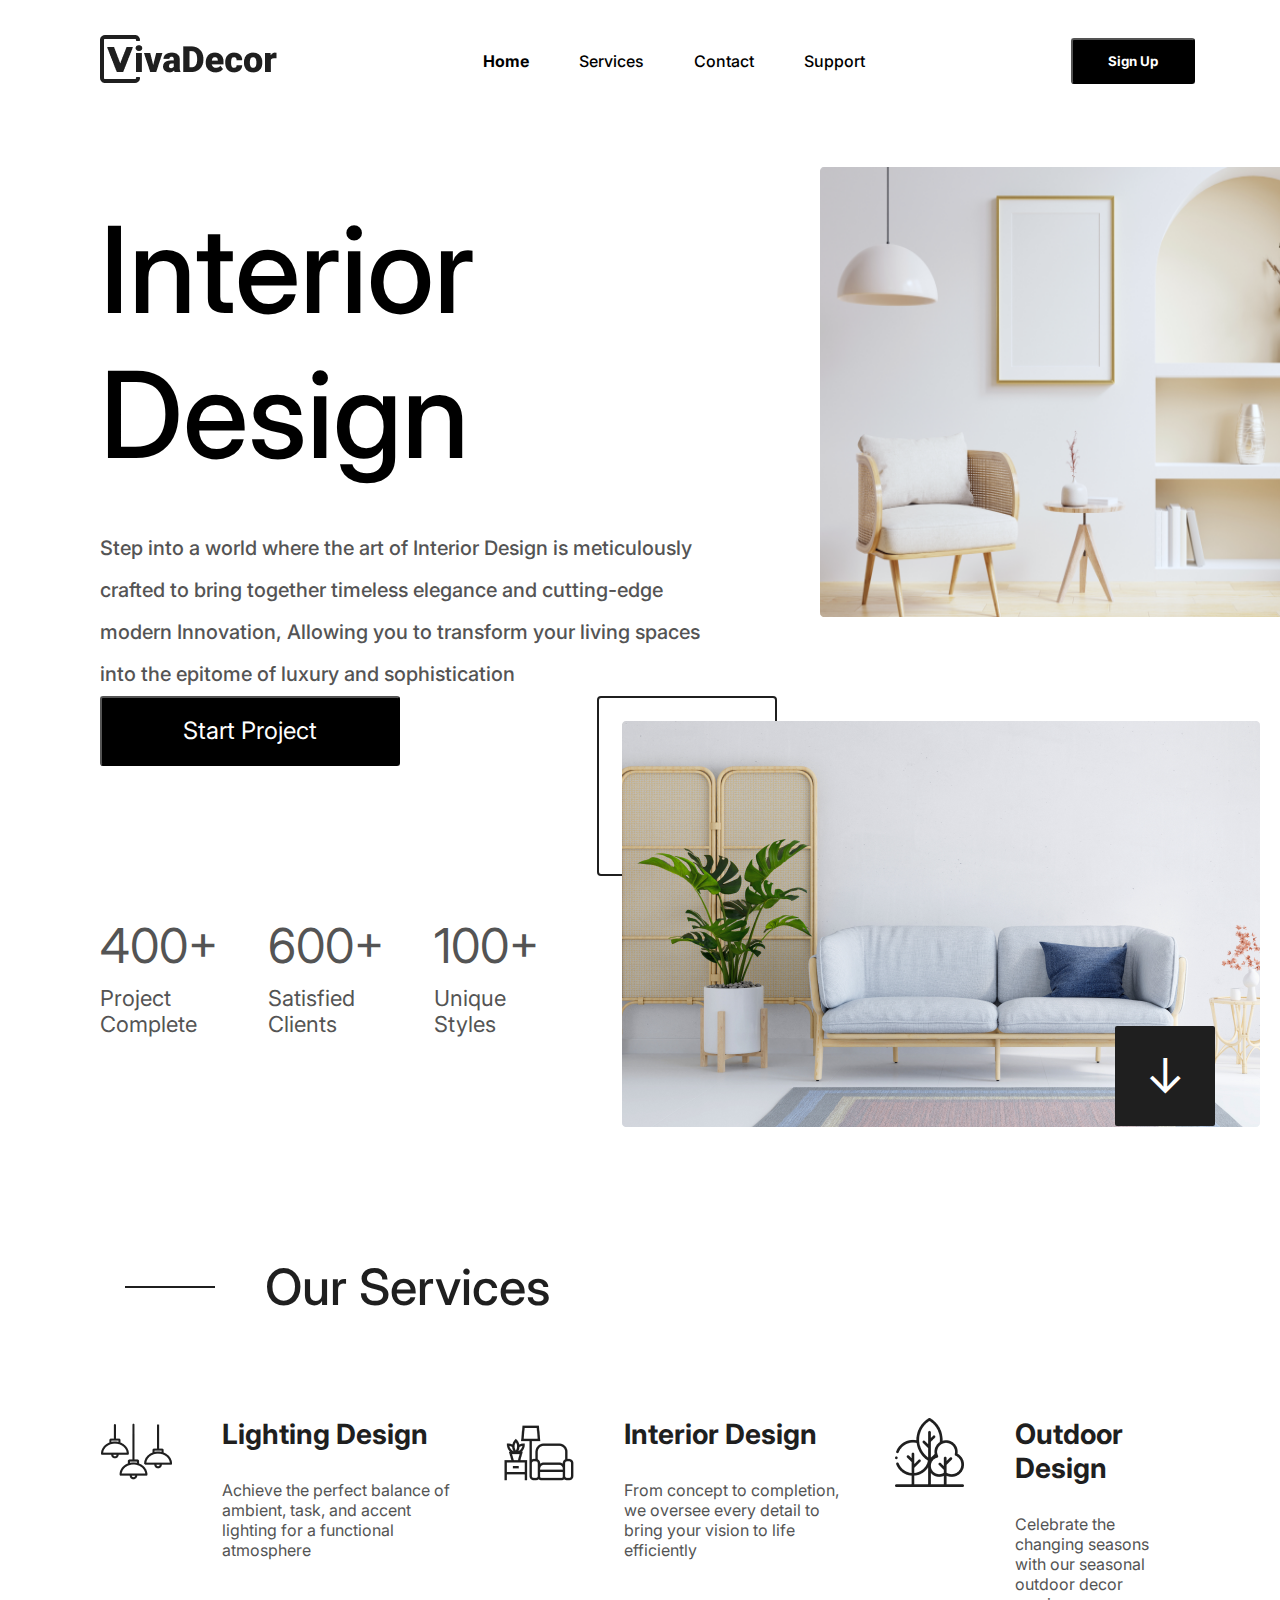
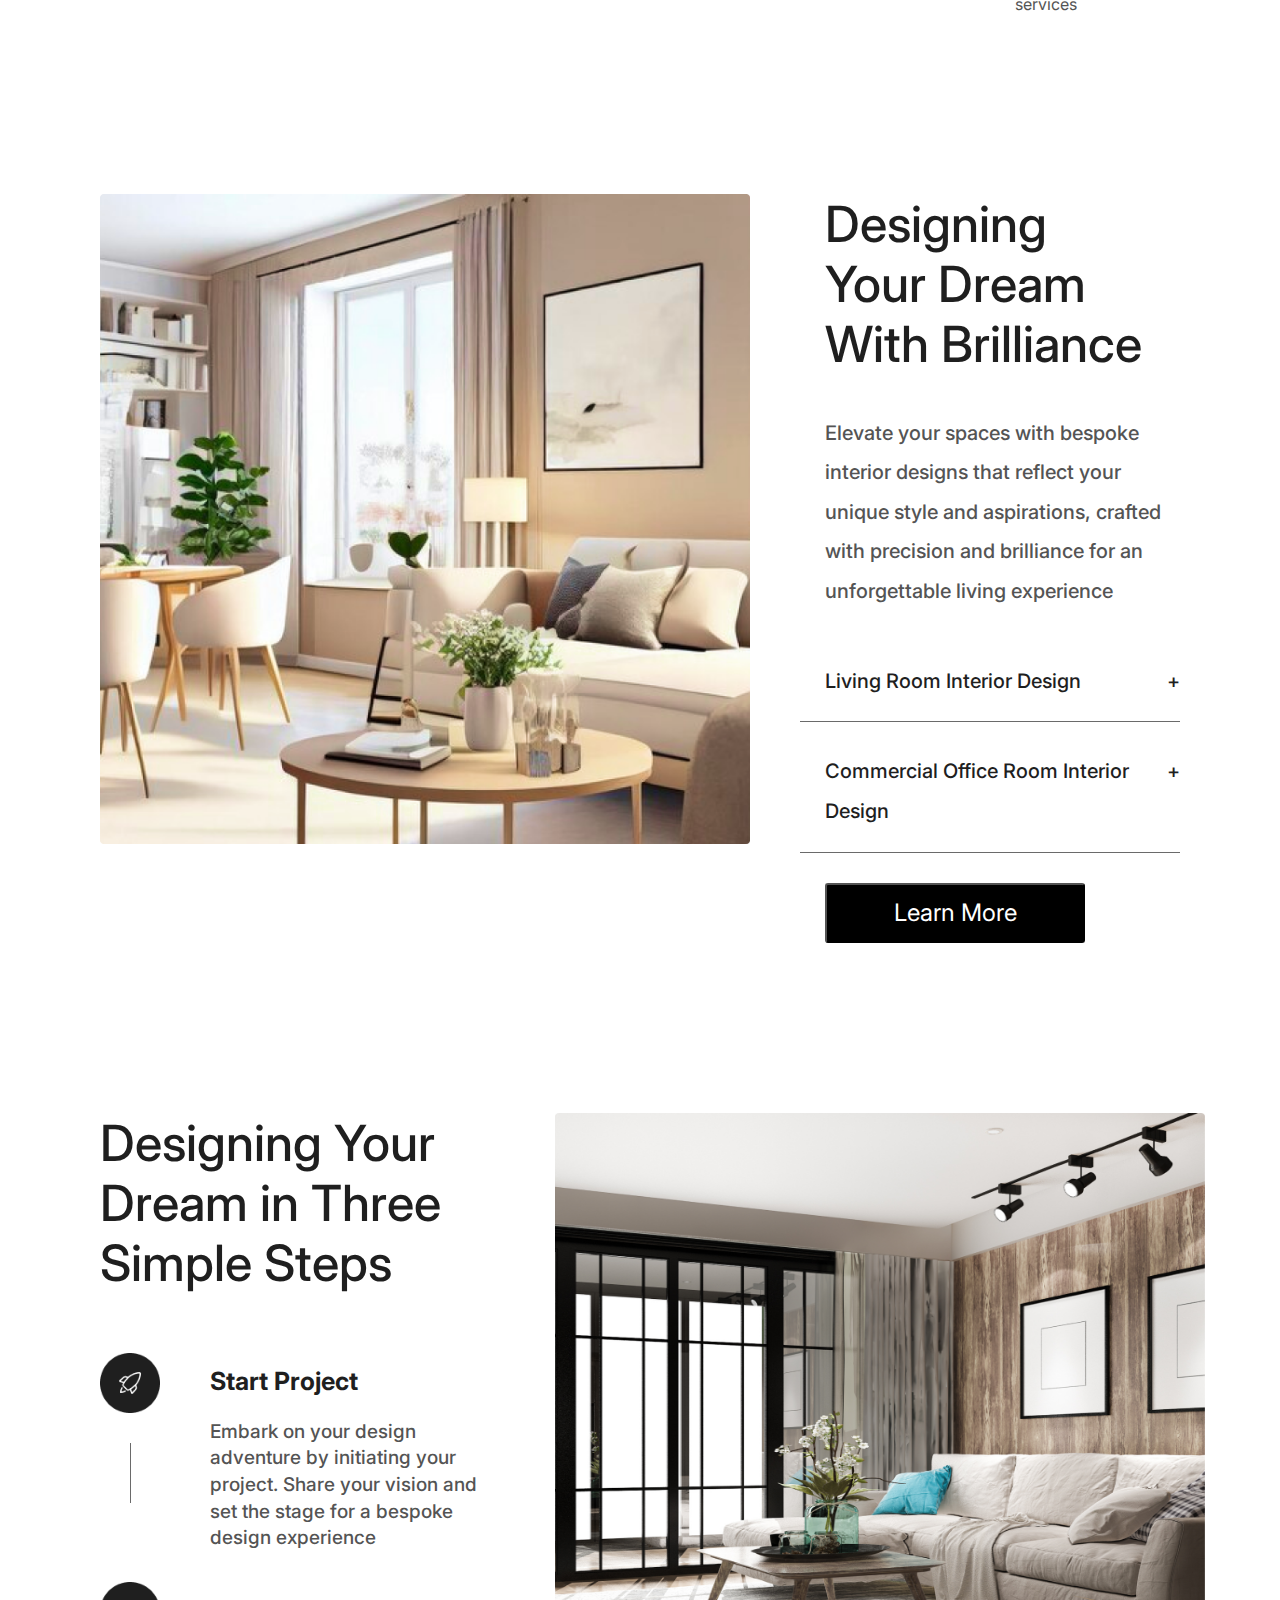
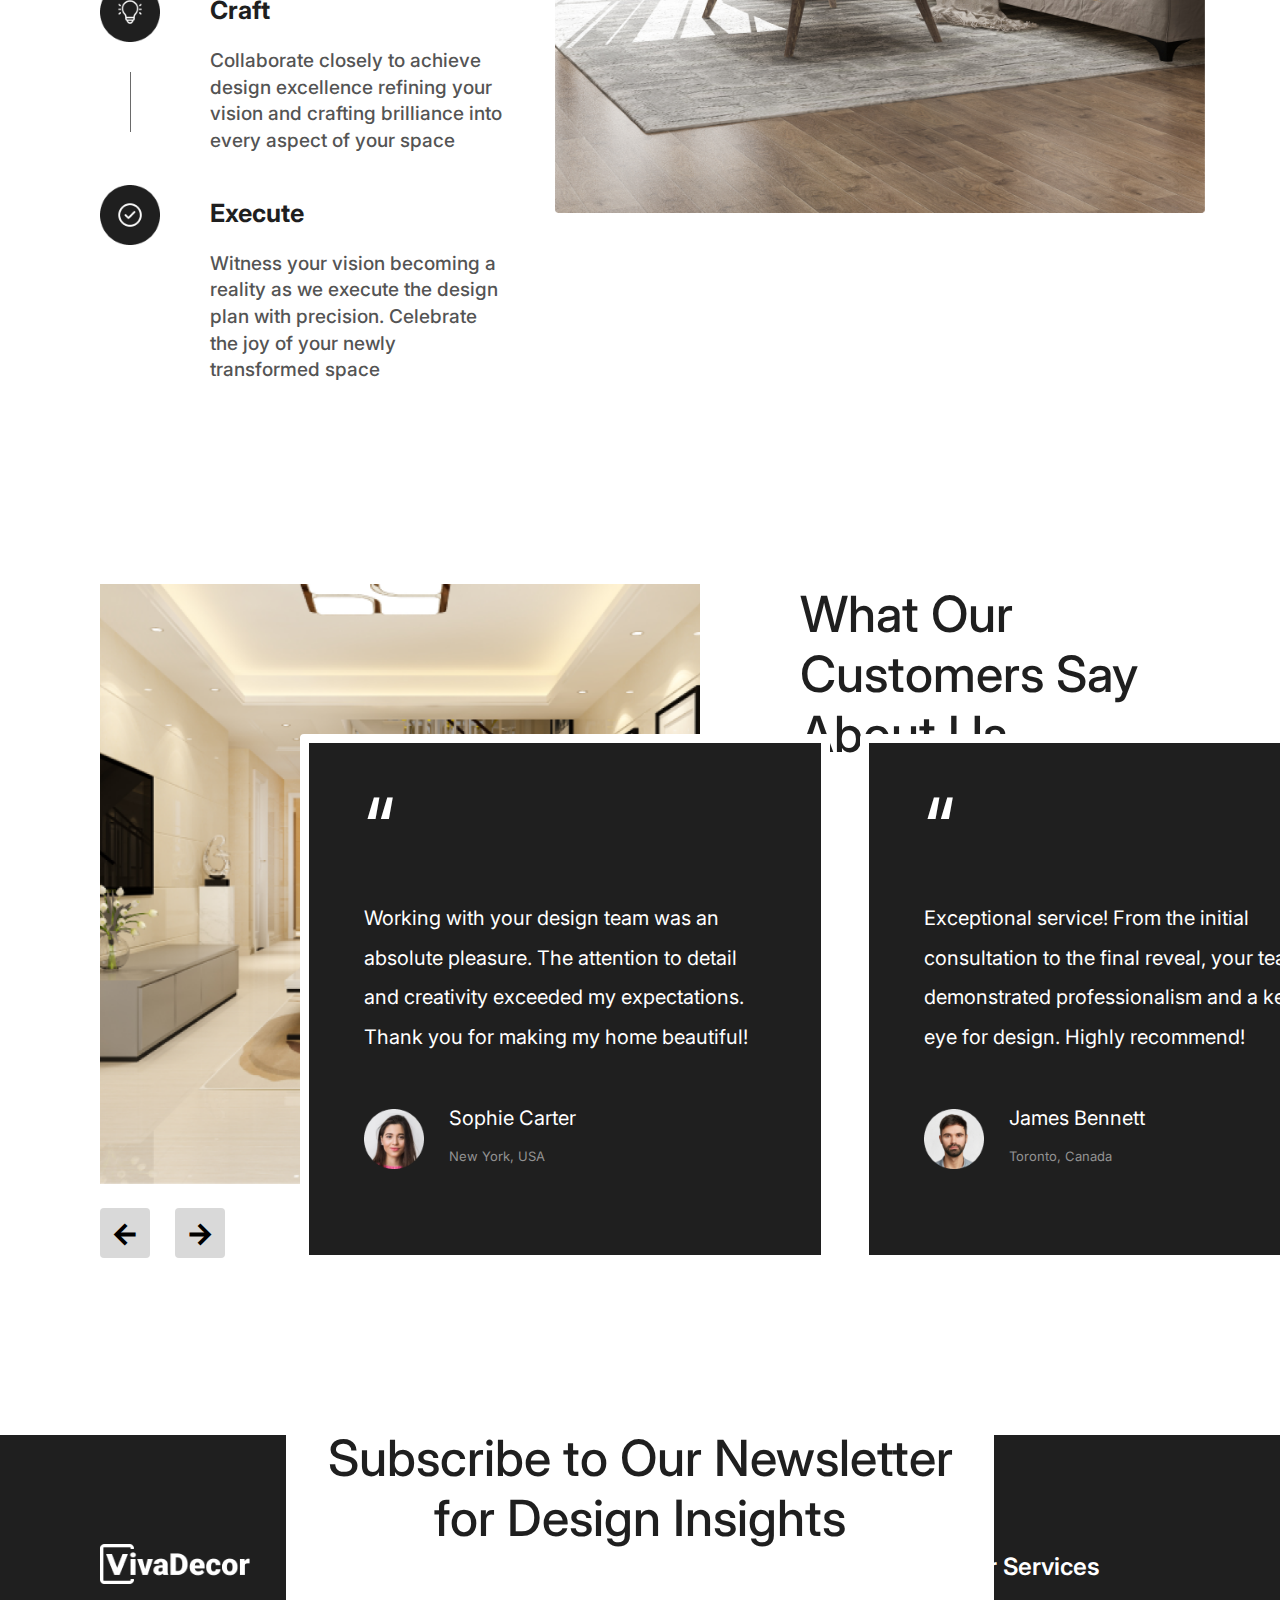
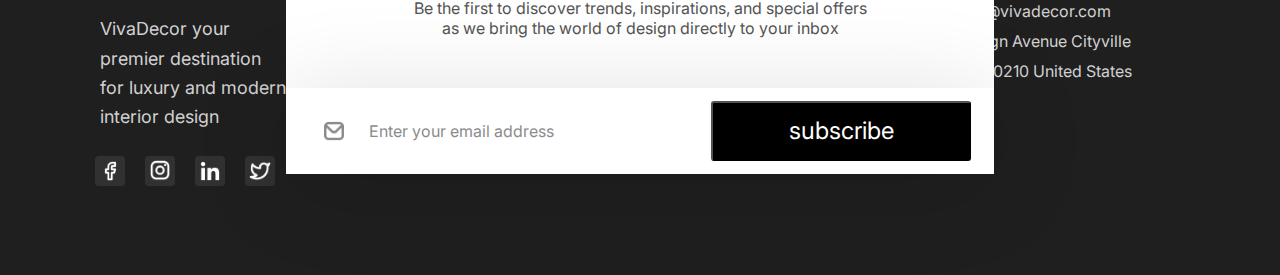
==== index.html @ e03224bb "first commit" ====
<!DOCTYPE html>
<html lang="en">

<head>
    <meta charset="UTF-8">
    <meta name="viewport" content="width=device-width, initial-scale=1.0">
    <title>Document</title>
    <link rel="stylesheet" href="style.css">
</head>

<body>
    <section class="hole">
        <section class="navbar">
            <div class="left">
                <img src="images\Logo.png" alt="vivaDecor logo">
            </div>
            <div class="middle">
                <ul>
                    <li><a href="#Home">Home</a></li>
                    <li><a href="#Services">Services</a></li>
                    <li><a href="contact.html">Contact</a></li>
                    <li><a href="#Support">Support</a></li>
                </ul>
            </div>
            <div class="right">
                <button class="signup-button">
                    Sign Up
                </button>
                <div class="hamburger">
                    <div class="line"></div>
                    <div class="line"></div>
                    <div class="line"></div>
                </div>
            </div>
        </section>
        <section class="hero-section">
            <div class="left" style="margin-right: 10px;">
                <h1>Interior Design</h1>
                <!-- <p style="width: 80%; color: rgb(60, 60, 60);">Step into a world where the art of Interior Design is meticulously crafted to bring together timeless elegance and cutting-edge 
                modern Innovation, Allowing you to transform your living spaces into the epitome of luxury and sophistication</p> -->

                <div
                    style="width: 635px; color: #545454; font-size: 20px; font-weight: 500; line-height: 42.12px; word-wrap: break-word">
                    Step into a world where the art of Interior Design is meticulously crafted to bring together
                    timeless elegance and cutting-edge modern Innovation, Allowing you to transform your living
                    spaces into the epitome of luxury and sophistication</div>

            </div>
            <div class="right" style="margin-right: 0;">
                <img style="display: block; margin-right: 0; max-width:470px; height: 450px;" src="images/Image 1.png"
                    alt="">
            </div>
        </section>
        <section class="project">
            <div class="left">
                <button class="signup-button"
                    style="display: inline-block; width: 300px; height: 70px; font-size: 24px; font-weight: 400;">
                    Start Project
                </button>
                <div class="count">
                    <div class="count1">
                        <span>400+</span>
                        <p>Project Complete</p>
                    </div>
                    <div class="count1">
                        <span>600+</span>
                        <p>Satisfied Clients</p>
                    </div>
                    <div class="count1">
                        <span>100+</span>
                        <p>Unique Styles</p>
                    </div>
                </div>
            </div>
            <div class="right">
                <div class="rectangle"></div>
                <img src="images/Image 2.png" alt="">
                <div class="down-arrow">
                    &darr;
                </div>
            </div>
        </section>
        <section class="services">
            <div class="heading">
                <span class="line"></span>
                <span style="color: #1F1F1F; font-size: 50px; font-weight: 500;">Our Services</span>
            </div>
            <div class="service-box">
                <div class="service">
                    <div class="left">
                        <img src="images/Lighting design icon.png" alt="">
                    </div>
                    <div class="right">
                        <h2>Lighting Design</h2>
                        <p>Achieve the perfect balance of ambient, task, and accent lighting for a functional atmosphere
                        </p>
                    </div>
                </div>
                <div class="service">
                    <div class="left">
                        <img src="images/Interior design icon.png" alt="">
                    </div>
                    <div class="right">
                        <h2>Interior Design</h2>
                        <p>From concept to completion, we oversee every detail to bring your vision to life efficiently
                        </p>
                    </div>
                </div>
                <div class="service">
                    <div class="left">
                        <img src="images/Outdoor design icon.png" alt="">
                    </div>
                    <div class="right">
                        <h2>Outdoor Design</h2>
                        <p>Celebrate the changing seasons with our seasonal outdoor decor services</p>
                    </div>
                </div>
            </div>
        </section>
        <section class="dream">
            <div class="left">
                <img width="650" height="650" src="images/Mask group.png" alt="">
            </div>
            <div class="right">
                <div class="heading">
                    Designing Your Dream With Brilliance
                </div>
                <p>Elevate your spaces with bespoke interior designs that reflect your unique style and aspirations,
                    crafted with precision and brilliance for an unforgettable living experience</p>
                <div class="option">
                    <p>Living Room Interior Design</p>
                    <p>&plus;</p>
                </div>
                <div class="option">
                    <p>Commercial Office Room Interior Design</p>
                    <p>&plus;</p>
                </div>
                <button class="signup-button"
                    style="display: inline-block; width: 260px; height: 60px; font-size: 24px; font-weight: 400;">
                    Learn More
                </button>
            </div>
        </section>
        <section class="design">
            <div class="left">
                <div class="heading">
                    Designing Your Dream in Three Simple Steps
                </div>
                <div class="steps">
                    <div class="step">
                        <div class="left">
                            <img src="images/Group 25.png" alt="">
                            <div class="line"></div>
                        </div>
                        <div class="right">
                            <h5>Start Project</h5>
                            <p>Embark on your design adventure by initiating your project. Share your vision and set the
                                stage for a bespoke design experience</p>
                        </div>
                    </div>
                    <div class="step">
                        <div class="left">
                            <img src="images/Group 26.png" alt="">
                            <div class="line"></div>
                        </div>
                        <div class="right">
                            <h5>Craft</h5>
                            <p>Collaborate closely to achieve design excellence refining your vision and crafting
                                brilliance into every aspect of your space</p>
                        </div>
                    </div>
                    <div class="step">
                        <div class="left">
                            <img src="images/Group 27.png" alt="">
                        </div>
                        <div class="right">
                            <h5>Execute</h5>
                            <p>Witness your vision becoming a reality as we execute the design plan with precision.
                                Celebrate the joy of your newly transformed space</p>
                        </div>
                    </div>
                </div>
            </div>
            <div class="right">
                <img src="images/Mask group (1).png" width="650" height="700" alt="">
            </div>
        </section>
        <section class="feedback">
            <div class="left">
                <img id="back" src="images/Image.png" width="600" height="600" alt="">
                <div class="arrows">
                    <div class="ar">
                        &larr;
                    </div>
                    <div class="ar">
                        &rarr;
                    </div>
                </div>
            </div>
            <div class="right" id="r">
                <div class="heading">What Our Customers Say About Us</div>
                <div class="feedback-box1">
                    <p class="quote">“</p>
                    <p>Working with your design team was an absolute pleasure. The attention to detail and creativity
                        exceeded my expectations. Thank you for making my home beautiful!</p>
                    <div class="profile">
                        <div class="left">
                            <img width="60" height="60" src="images/Mask group (2).png" style="margin-right: 0;" alt="">
                        </div>
                        <div class="right">
                            <div class="name" style="color: white; font-size: 20px; margin-bottom: 7px;">Sophie Carter
                            </div>
                            <p style="color: #929292; font-size: 13px;">New York, USA</p>
                        </div>
                    </div>
                </div>
                <div class="feedback-box2">
                    <p class="quote">“</p>
                    <p>Exceptional service! From the initial consultation to the final reveal, your team demonstrated
                        professionalism and a keen eye for design. Highly recommend!</p>
                    <div class="profile">
                        <div class="left">
                            <img width="60" height="60" src="images/Mask group (3).png" style="margin-right: 0;" alt="">
                        </div>
                        <div class="right">
                            <div class="name" style="color: white; font-size: 20px; margin-bottom: 7px;">James Bennett
                            </div>
                            <p style="color: #929292; font-size: 13px;">Toronto, Canada</p>
                        </div>
                    </div>
                </div>
                <div style="display: none;" class="image-gallery">
                    <div class="feedback-box11">
                        <p class="quote">“</p>
                        <p>Working with your design team was an absolute pleasure. The attention to detail and creativity
                            exceeded my expectations. Thank you for making my home beautiful!</p>
                        <div class="profile">
                            <div class="left">
                                <img width="60" height="60" src="images/Mask group (2).png" style="margin-right: 0;" alt="">
                            </div>
                            <div class="right">
                                <div class="name" style="color: white; font-size: 20px; margin-bottom: 7px;">Sophie Carter
                                </div>
                                <p style="color: #929292; font-size: 13px;">New York, USA</p>
                            </div>
                        </div>
                    </div>
                    <div class="feedback-box22">
                        <p class="quote">“</p>
                        <p>Exceptional service! From the initial consultation to the final reveal, your team demonstrated
                            professionalism and a keen eye for design. Highly recommend!</p>
                        <div class="profile">
                            <div class="left">
                                <img width="60" height="60" src="images/Mask group (3).png" style="margin-right: 0;" alt="">
                            </div>
                            <div class="right">
                                <div class="name" style="color: white; font-size: 20px; margin-bottom: 7px;">James Bennett
                                </div>
                                <p style="color: #929292; font-size: 13px;">Toronto, Canada</p>
                            </div>
                        </div>
                    </div>
                </div>
            </div>
        </section>
        <section class="subscribe">
            <div class="heading">
                Subscribe to Our Newsletter for Design Insights
            </div>
            <p>Be the first to discover trends, inspirations, and special offers as we bring the world of design
                directly to your inbox</p>
            <div class="input-box">
                <div class="left">
                    <img width="20" height="20" src="images/fi-br-envelope.png" alt="">
                    <p>Enter your email address</p>
                </div>
                <div class="right">
                    <button class="signup-button"
                        style="display: inline-block; width: 260px; height: 60px; font-size: 24px; font-weight: 400;">
                        subscribe
                    </button>
                </div>
            </div>
        </section>
    </section>
    <footer>
        <div class="left">
            <img src="images/Logo 2.png" width="150" height="40" style="margin-bottom: 30px;" alt="">
            <p style="color: #D1D1D1; font-size: 18px;font-weight: 400; line-height: 29.15px; margin-bottom: 25px;">VivaDecor your premier destination for luxury and modern interior design</p>
            <div class="icons">
                <img width="30" height="30" src="images/icons/Facebook.png" alt="">
                <img width="30" height="30" src="images/icons/Instagram.png" alt="">
                <img width="30" height="30" src="images/icons/Linkdin.png" alt="">
                <img width="30" height="30" src="images/icons/X.png" alt="">
            </div>
        </div>
        <div class="right">
            <div class="serv">
                <div class="head">Our Services</div>
                <p>Interior Design</p>
                <p>Outdoor Design</p>
                <p>Lightening Design</p>
                <p>Office Design</p>
            </div>
            <div class="serv">
                <div class="head">Our Services</div>
                <p>Reviews</p>
                <p>Creers</p>
                <p>pricing</p>
                <p>Press Enquiries</p>
            </div>
            <div class="serv">
                <div class="head">Our Services</div>
                <p>info@vivadecor.com</p>
                <p>Design Avenue Cityville</p>
                    <p>CA 90210 United States</p>
            </div>
        </div>
    </footer>
</body>
</html>
---- style.css ----
@import url('https://fonts.googleapis.com/css2?family=Inter:ital,opsz,wght@0,14..32,100..900;1,14..32,100..900&display=swap');
*,body{
    margin: 0 25px;
    padding: 0;
    box-sizing: border-box;
    font-family: "Inter", serif;
    font-optical-sizing: auto;
}
html{
    margin: 0 !important;
}
.navbar{
    width: 100%;
    display: flex;
    justify-content: space-between;
    padding: 20px 0;
    margin:15px 0;
    align-items: center;
}
ul{
    display: flex;
}
li{
    list-style: none;
    margin: 0;
}
li:first-child a{
    font-weight: bolder;
}
a{
    text-decoration: none;
    color: black;
    font-weight:500;
}
.signup-button{
    background-color: black;
    color: white;
    border-radius: 3px;
    padding: 13px 35px;
    font-weight: bold;
    margin-right: 10px;
}
.hero-section{
    width: 100%;
    margin-top: 60px;
    display: flex;
    margin-left: 0;
}
.hero-section .left{
    margin-top: 30px;
    text-align: left;
}
.hero-section .left h1{
    font-size: 120px;
    font-weight: 500;
    margin-bottom: 40px;
}
.project{
    width: 100%;
    margin: 0;
    display: flex;
}
.project .left{
    width: 40%;
}
.count{
    display: flex;
    margin-top: 150px;
    margin-left: 0;
}
.count1{
    display: flex;
    flex-direction: column;
    justify-content: left;
    margin: 0;
}
.count span{
    color: #545454;
    font-size: 3rem;
    margin-bottom: 10px;
}
.count p{
    font-size: 22px;
    font-weight: 400;
    color: #545454;
}
.project .right{
    position: relative;
    width: 50%;
    margin-left: 0;
}
.rectangle{
    width: 180px; 
    height: 180px;
    border-radius: 4px; 
    border: 2px #1F1F1F solid;
    position: absolute;
    left: 0;
    top: 0;
}
.project .right img{
    position: absolute;
    top: 25px;
    left: 25px;
}
.project .right .down-arrow{
    position: absolute;
    right: -78px;
    bottom: -89px;
    border-radius: 2px; 
    background: #1F1F1F;
    width: 100px;
    height: 100px;
    color: #ffff;
    display: flex;
    justify-content: center;
    align-items: center;
    font-size: 3rem;
}
.services{
    margin-top: 220px;
}
.services .heading{
    display: flex;
    align-items: center;
}
.services .line{
    background-color:#1F1F1F;
    width: 90px;
    height: 2px;
    display: inline-block;
}
.service-box{
    width: 100%;
    margin: 100px 0;
    display: flex;
    justify-content: space-between;
}
.service{
    display: flex;
    justify-content: left;
    margin: 0;
}
.service .left{
    margin: 0;
}
.service .right{
    display: flex;
    flex-direction: column;
    text-align: left;
    margin: 0;
}
.service .right h2{
    color: #1f1f1f;
    font-size: 28px;
    margin-bottom: 29px;
}
.service .right p{
    color: #545454;
}
.dream{
    margin-top: 180px;
    display: flex;
    justify-content: space-between;
}
.dream .left{
    margin: 0;
}
.dream .right{
    display: flex;
    flex-direction: column;
    align-items: left;
    justify-content: space-between;
}
.dream .right .heading{
    font-size: 50px;
    font-weight: 500;
    color: #1F1F1F;
    margin-bottom: 40px;
}
.dream .right p{
    color: #545454; 
    font-size: 20px; 
    font-weight: 500; 
    line-height: 39.65px;
    margin-bottom: 50px;
    margin-right: 0;
}
.dream .right .option{
    display: flex;
    justify-content: space-between;
    font-size: 24px;
    font-weight: 600;
    margin: 0;
    padding-bottom: 20px;
    margin-bottom: 30px;
    border-bottom: 1px solid #6a6a6a;
}
.dream .right .option p{
    color: #1F1F1F;
    margin-bottom: 0;
}
.design{
    width: 100%;
    margin-top: 170px;
    display: flex;
}
.design .left{
    display: flex;
    flex-direction: column;
    margin: 0;
    margin-right: 0;
}
.design .right{
    margin-left: 0;
}
.design .left .heading{
    font-size: 50px;
    font-weight: 500;
    color: #1F1F1F;
    margin-bottom: 20px;
}
.design .left .steps{
    display: flex;
    flex-direction: column;
    justify-content: space-between;
    margin: 0;
    margin-top: 40px;
}
.steps .step{
    display: flex;
    justify-content: space-between;
    margin: 0;
    margin-bottom: 30px;
}
.steps .step .left{
    display: flex;
    flex-direction: column;
    align-items: center;
}
.steps .step .left .line{
    width: 1px;
    height: 60px;
    background-color: #6a6a6a;
}
.steps .step .left img{
   width: 60px;
   height: 60px;
   margin-bottom: 30px;
}
.steps .step .right{
    display: flex;
    flex-direction: column;
    margin-top: 13px;
}
.steps .step .right h5{
    color: #1F1F1F;
    font-size: 25px;
    font-weight: 700;
    margin-bottom: 23px;
}
.steps .step .right p{
    color: #545454; 
    font-size: 19px; 
    font-weight: 500; 
    line-height: 26.65px;
    margin-right: 0;
}
.feedback{
    margin: 0;
    margin-top: 170px;
    display: flex;
    width: 100%;
}
.arrows{
    display: flex;
    margin-left: 20;
    margin-top: 20px;
}
.arrows .ar{
    width: 50px;
    height: 50px;
    border-radius: 4px;
    background-color: #d9d9d9;
    color: black;
    display: flex;
    justify-content: center;
    align-items: center;
    margin-left: 0;
    font-size: 30px;
    font-weight: 800;
}
.feedback .right .heading{
    font-size: 50px;
    font-weight: 500;
    color: #1F1F1F;
    margin-bottom: 20px;
}
.feedback .right{
    position: relative;
}
.feedback-box1{
    position: absolute;
    background-color: #1F1F1F;
    border-radius: 4px;
    display: flex;
    flex-direction: column;
    color: #ffff;
    padding: 30px;
    padding-top: 50px;
    border: 9px solid white;
    width: 530px;
    height: 530px;
    justify-content: space-evenly;
    top: 150px;
    left: -500px;
}
.feedback-box2{
    position: absolute;
    background-color: #1F1F1F;
    border-radius: 4px;
    display: flex;
    flex-direction: column;
    color: #ffff;
    padding: 30px;
    padding-top: 50px;
    border: 9px solid white;
    width: 530px;
    height: 530px;
    justify-content: space-evenly;
    top: 150px;
    left:60px;
}
.feedback-box1 p, .feedback-box2 p{
    font-weight: 400; 
    line-height: 39.65px;
    font-size: 20px;
}
.feedback-box1 .quote,.feedback-box2 .quote{
    margin-top: -30px;
    font-weight: 400;
    /* margin-bottom: -40px; */
    font-size: 90px !important;
}
.feedback-box1 .profile, .feedback-box2 .profile{
    display: flex;
    margin-left: 0;
    align-items: center;
}
.profile .left{
    margin: 0;
}
.profile .right{
    margin: 0;
}
.subscribe{
    display: flex;
    flex-direction: column;
    width: 60%;
    margin: auto;
    align-items: center;
    margin-top: 170px;
    text-align: center;
    background-color: white;
}
.subscribe .heading{
    font-size: 50px;
    color: #1F1F1F;
    font-weight: 500;
}
.subscribe p{
    font-size: 16px;
    color: #545454;
    font-weight: 400;
    padding: 50px 100px;
}
.subscribe .input-box{
    display: flex;
    justify-content: space-between;
    width: 100%;
    align-items: center;
    background-color: white;
    box-shadow: 0px 10px 100px rgba(0, 0, 0, 0.14);
    padding: 13px;
}
.subscribe .input-box .left{
    display: flex;
    margin: 0;
}
.subscribe .input-box .right{
    margin: 0;
}
.subscribe .input-box .left p{
    color: #8C8C8C;
    padding: 0;
    margin: 0;
}
footer{
    background-color: #1F1F1F;
    color: white;
    display: flex;
    padding: 89px 50px;
    position: absolute;
    left: 0;
    z-index: -1;
    margin: 0;
    bottom: -4175px;
}
footer p{
    color: #D1D1D1;
}
footer .left{
    display: flex;
    flex-direction: column;
    width: 20%;
    margin-top: 20px;
}
footer .left .icons{
    display: flex;
    margin: 0 10px;
}
footer .left .icons img{
    margin: 0 10px;
}
footer .right{
    display: flex;
    width: 70%;
    margin-right: 0;
    justify-content: space-between;
}
footer .right .serv{
    display: flex;
    flex-direction: column;
    margin: 28px 30px;
}
footer .right .serv .head{
    color: white; 
    font-size: 24px; 
    font-weight: 600;
    margin-bottom: 20px;
}
footer .right .serv p{
    margin-bottom: 10px;
}

@media (max-width: 480px){
    *,body,html{
        margin: 0;
        padding: 0;
    }
    .navbar{
        justify-content: space-between;
        margin: 0 30px;
        box-sizing: border-box;
        padding: 20px;
        padding-left: 0;
        margin-right: 0;
    }
    .navbar img{
        width: 110px;
        height: 30px;
        margin: 0;
        padding: 0;
    }
    .navbar .middle{
        display: none;
    }
    .navbar .right .signup-button{
        display: none;
    }
    .signup-button{
        padding: 8px 10px;
       margin:0;
    }
    .hamburger{
        display: flex;
        flex-direction: column;
    }
    .hamburger .line{
        width: 30px;
        height: 1px;
        border-bottom: 3px solid black;
        margin-bottom: 5px;
    }
    .hero-section{
        flex-direction: column;
        text-align: center;
        align-items: center;
        margin: 20px;
        padding-top: 0;
        margin-top: 0;
        margin-bottom: 40px;
        margin-right: 0;
        margin-left: 15px;
    }
    .hero-section .left{
        text-align: center;
    }
    .hero-section .left h1{
        font-size: 80px;
        margin: 0;
    }
    .hero-section .right img{
        width: 100% !important;
        height: 300px !important;
        margin: 0 !important;
    }
    .hero-section .left div{
        width: 100% !important;
        font-size: 16px !important;
        line-height: 28px !important;
        padding: 20px !important;
    }
    .project{
        flex-direction: column;
    }
    .project .left{
        width: 100%;
        display: flex;
        flex-direction: column;
        align-items: center;
        margin-left: 14px;
    }
    .project .count{
        margin-top: 20px;
        padding: 25px;
    }
    .project .count .count1{
        justify-content: center;
        align-items: center;
    }
    .project .count span{
        font-size: 2rem;
    }
    .project .count p{
        font-size: 18px;
        text-align: center;
    }
    .project .right{
        margin-left: 30px;
        margin-top: 20px;
    }
    .project .right .rectangle {
        width: 100px;
        height: 100px;
        left: 0;
        top: 0;
    }
    .project .right img {
    top: 15px;
    left: 15px;
        width: 300px !important;
        height: 200px !important;
    }
    .project .right .down-arrow{
        right: -155px;
        bottom: -215px;
        width: 50px;
        height: 50px;
        color: #ffff;
        font-size: 2rem;
    }


    .services{
        margin-top: 270px;
        padding-left: 50px;
    }
    .services .heading span{
        font-size: 45px !important;
        margin-right: 0;
    }
    .services .line{
        width: 60px;
        height: 2px;
    }
    .service-box{
        margin: 55px 0;
        justify-content: space-between;
        flex-direction: column;
    }
    .services .service{
        margin-bottom: 30px;
    }
    .service .right{
        margin-left: 23px;
    }
    .service .right h2{
        margin-bottom: 15px;
    }


    .dream{
        margin-top: 20px;
        flex-wrap: wrap-reverse;
        margin-left: 20px;
        text-align: center;
        width: 100%;
    }
    .dream .right{
    }
    .dream .right .heading{
        font-size: 45px;
        font-weight: 500;
        color: #1F1F1F;
        margin-bottom: 10px;
    }
    .dream .right p{
        color: #545454; 
        font-size: 15px; 
        font-weight: 500; 
        line-height: 29.65px;
        margin-bottom: 50px;
        margin-right: 0;
    }
    .dream .right .option{
        display: flex;
        justify-content: space-between;
        font-size: 24px;
        font-weight: 600;
        margin: 0;
        padding-bottom: 20px;
        margin-bottom: 30px;
        border-bottom: 1px solid #6a6a6a;
    }
    .dream .right .option p{
        color: #1F1F1F;
        margin-bottom: 0;
        margin-left: 0;
        padding-left: 0;
    }
    .dream .right button{
        margin: auto;
    }
    .dream .left{
        width: 100%;
    }
    .dream .left img{
        width: 100%;
        height: 370px;
        margin-top: 40px;
    }




    .design{
        margin-top: 60px;
        text-align: center;
        margin-left: 14px;
        flex-direction: column;
    }
    .design .left .heading{
        font-size: 45px;
        margin-bottom: 10px;
    }
    .design .left .steps{
        display: flex;
        flex-direction: column;
        justify-content: space-between;
        margin: 33px 30px;
    }
    .design .right img{
        width: 100%;
        height: 380px;
    }
    .steps .step{
        text-align: left;
        margin-bottom: 10px;
    }
    .steps .step .right{
        margin-left: 28px;
        margin-right: 0;
    }
    .steps .step .left .line{
        height: 80px;
    }
    .steps .step .left img{
       width: 60px;
       height: 60px;
       margin-bottom: 30px;
    }
    .steps .step .right h5{
        font-size: 24px;
        margin-bottom: 20px;
    }
    .steps .step .right p{
        color: #545454; 
        font-size: 19px; 
        font-weight: 500; 
        line-height: 26.65px;
        margin-right: 0;
    }



    .subscribe{
        display: flex;
        flex-direction: column;
        width: 94%;
        margin: auto;
        margin-left: 22px;
        align-items: center;
        margin-top: 90px;
        text-align: center;
        background-color: white;
    }
    .subscribe .heading{
        font-size: 45px;
        margin-bottom: 0;
    }
    .subscribe p{
        font-size: 16px;
        color: #545454;
        font-weight: 400;
        padding: 30px 30px;
    }
    .subscribe .input-box{
        display: flex;
        justify-content: space-between;
        width: 100%;
        align-items: center;
        background-color: white;
        box-shadow: 0px 10px 100px rgba(0, 0, 0, 0.14);
        padding: 18px;
    }
    .subscribe .input-box .left{
        display: flex;
        margin: 0;
    }
    .subscribe .input-box .right{
        margin: 0;
    }
    .subscribe .input-box .left p{
        color: #8C8C8C;
        padding: 0;
        margin: 0;
    }
    .subscribe .input-box .left img{
        padding: 0;
        margin: 0;
    }

    .subscribe .input-box button{
        width: 100px !important;
        height: 40px !important;
        font-size: 14px !important;
    }



    .feedback{
        margin: 0;
        margin-left: 15px;
        margin-top: 80px;
        position: relative;
        display:flex;
        flex-wrap: wrap-reverse;
        width: 100%;
        box-sizing: border-box;
    }
    #back{
        width: 100%;
        height: 950px;
        position: absolute;
        top: 0;
        left: 0;
        opacity: 0.6;
        z-index: -1;
    }
    .feedback #r{
        width: 100%;
    }
    .feedback .right .heading{
        font-size: 45px;
        margin-bottom: 20px;
        margin-top: 30px;
        text-align: center;
    }
    
    .feedback-box1,.feedback-box2{
        display: none !important;
    }
    .feedback .right .image-gallery{
        display:inline-block !important;
        padding: 10px;
        overflow: scroll;
    }
    .arrows{
        display: none;
        margin-left: 20;
        margin-top: 20px;

    }
    .arrows .ar{
        width: 50px;
        height: 50px;
        border-radius: 4px;
        background-color: #d9d9d9;
        color: black;
        display: flex;
        justify-content: center;
        align-items: center;
        margin-left: 0;
        font-size: 30px;
        font-weight: 800;
    }
    .feedback-box11{
        background-color: #1F1F1F;
        border-radius: 4px;
        display: flex;
        flex-direction: column;
        color: #ffff;
        padding: 30px;
        padding-top: 50px;
        border: 9px solid white;
        display: inline-flex;
        margin-bottom: 10px;
    }
    .feedback-box22{
        background-color: #1F1F1F;
    border-radius: 4px;
    display: flex;
    flex-direction: column;
    color: #ffff;
    padding: 30px;
    padding-top: 50px;
    border: 9px solid white;
    display: inline-flex;
    }
    .feedback-box11 p, .feedback-box22 p{
        font-weight: 300; 
        line-height: 29.65px;
        font-size: 15px;
        width: 100%;
    }
    .quote{
        font-weight: 400;
        margin-bottom: 5px;
        font-size: 80px !important;

    }
    .profile{
        display: flex;
        margin-left: 0;
        align-items: center;
        margin-top: 30px;
    }
    .profile .left{
        margin: 0;
    }
    .profile .right{
        margin: 0;
        margin-left: 20px;
        margin-top: 10px;
    }
    .profile .name{
        margin-bottom: 2px !important;
    }

    footer{
        position: relative;
        margin: 0;
        width: 107%;
        top: 10px;
        flex-direction: column;
        padding-top: 60px;
    }
    footer .left{
        display: flex;
        flex-direction: column;
        width: 20%;
        margin-top: 0px;
        width: 100%;
        margin-bottom: 30px;
    }
    footer .left .icons{
        display: flex;
        margin: 0 10px;
        margin-left: 0;
    }
    footer .left .icons img{
        margin: 0 10px;
    }
    footer .right{
        width: 100%;
        flex-direction: column;
        margin-left: 0;
    }
    footer .right .serv{
        display: flex;
        flex-direction: column;
        margin: 28px 30px;
        margin-left: 0;
    }
    footer .right .serv .head{
        color: white; 
        font-size: 24px; 
        font-weight: 600;
        margin-bottom: 20px;
    }
    footer .right .serv p{
        margin-bottom: 10px;
    }
}
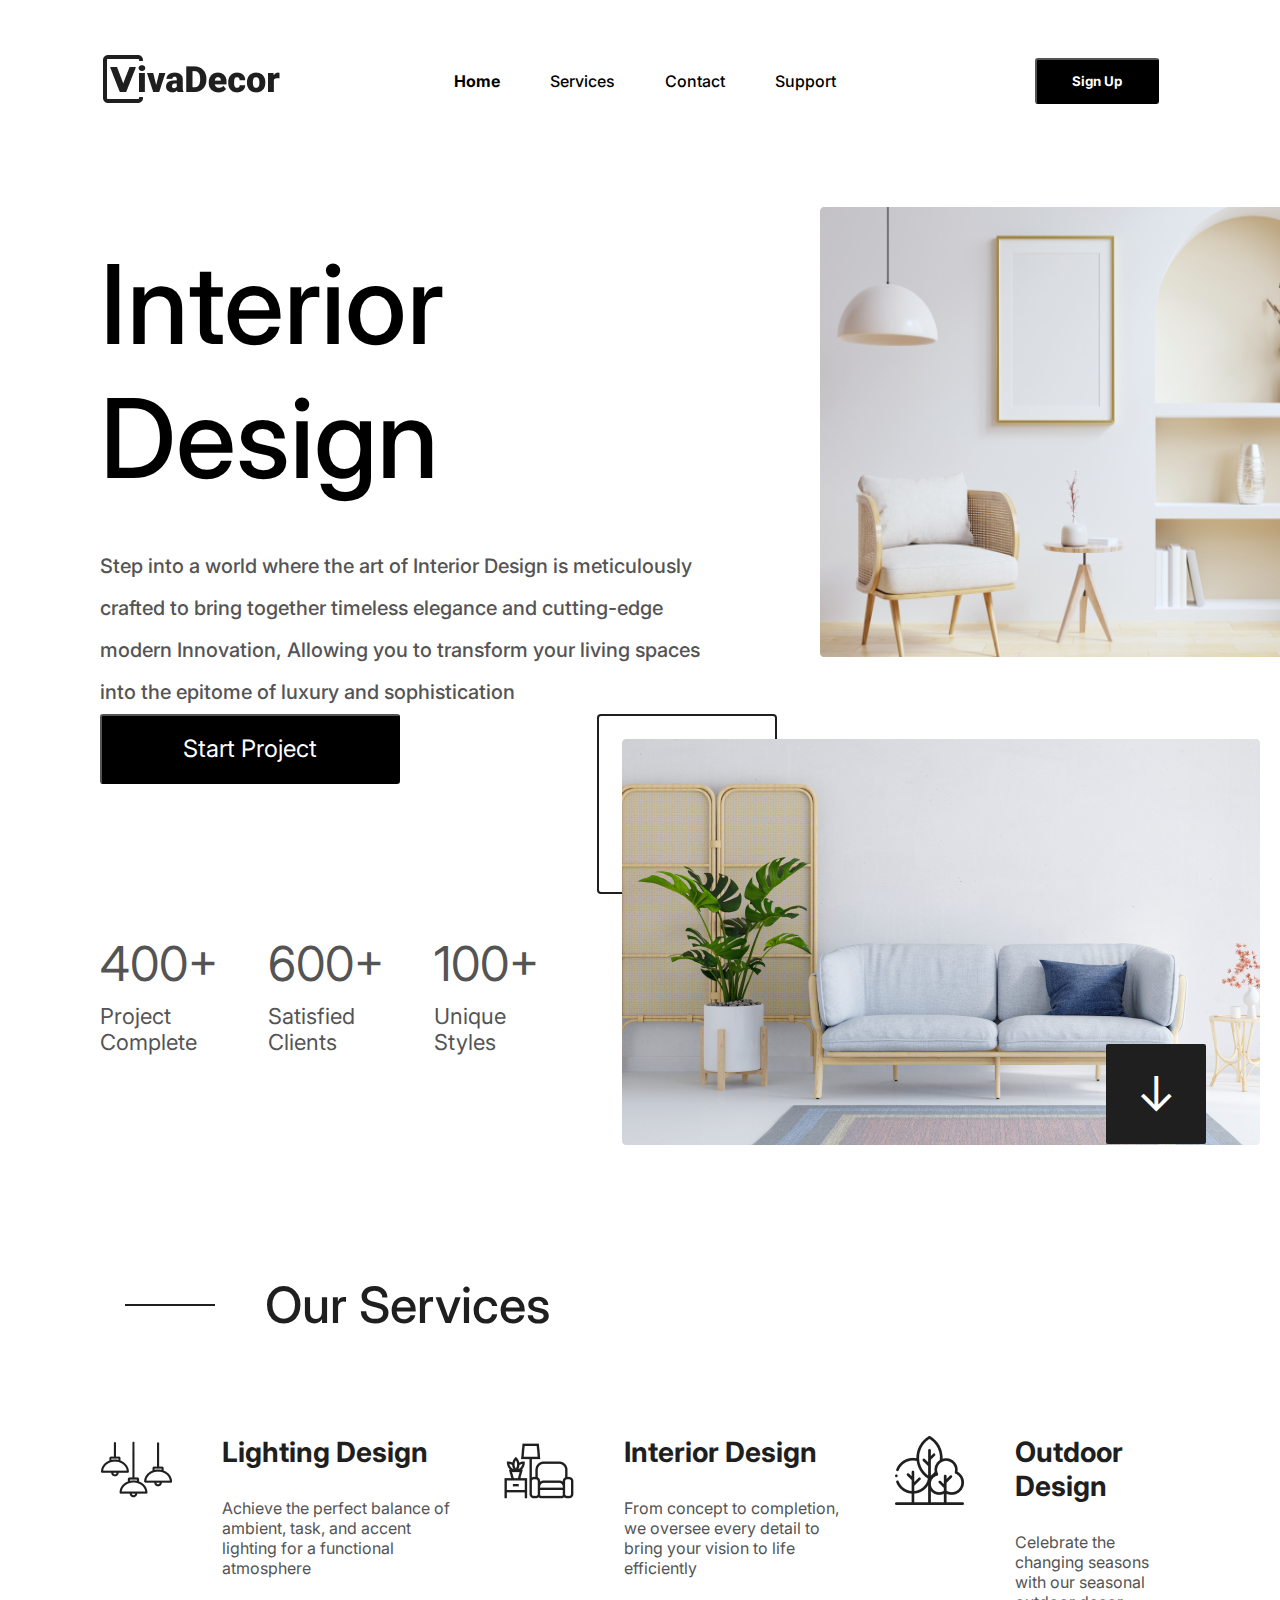
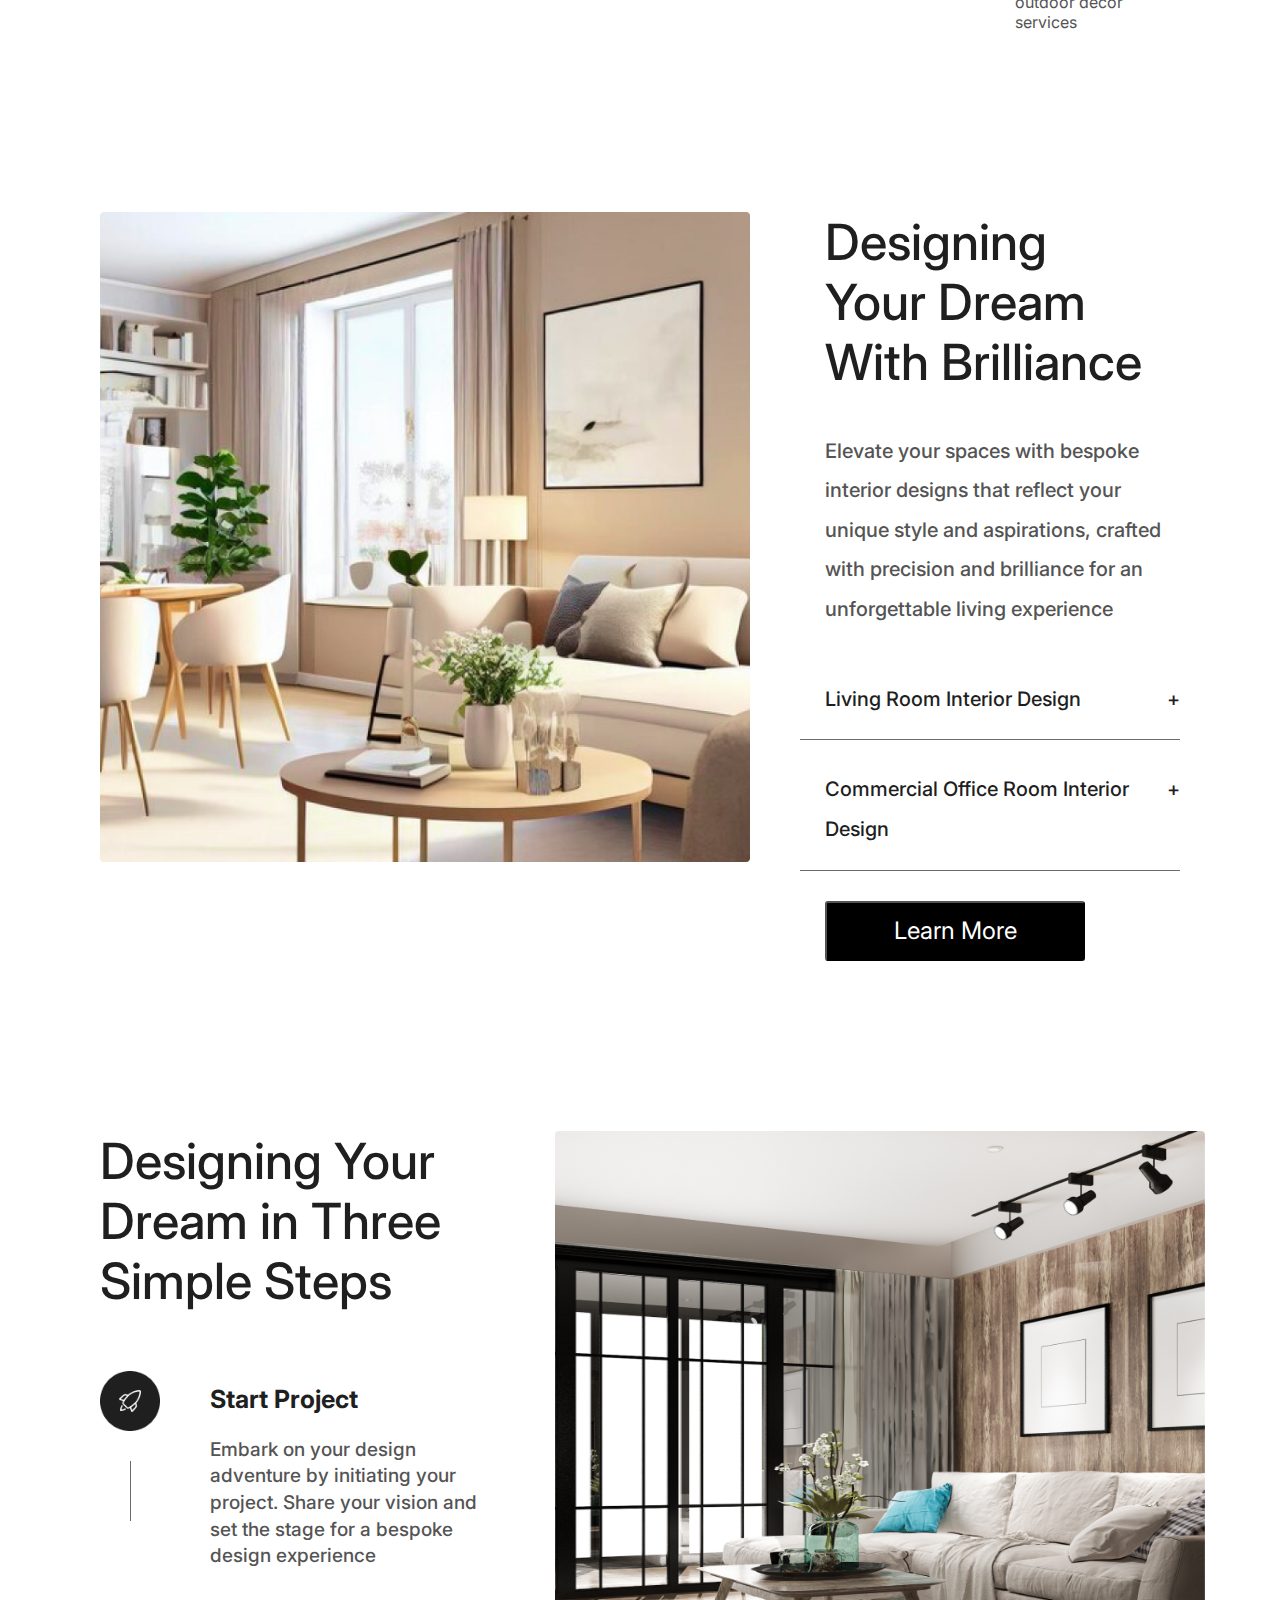
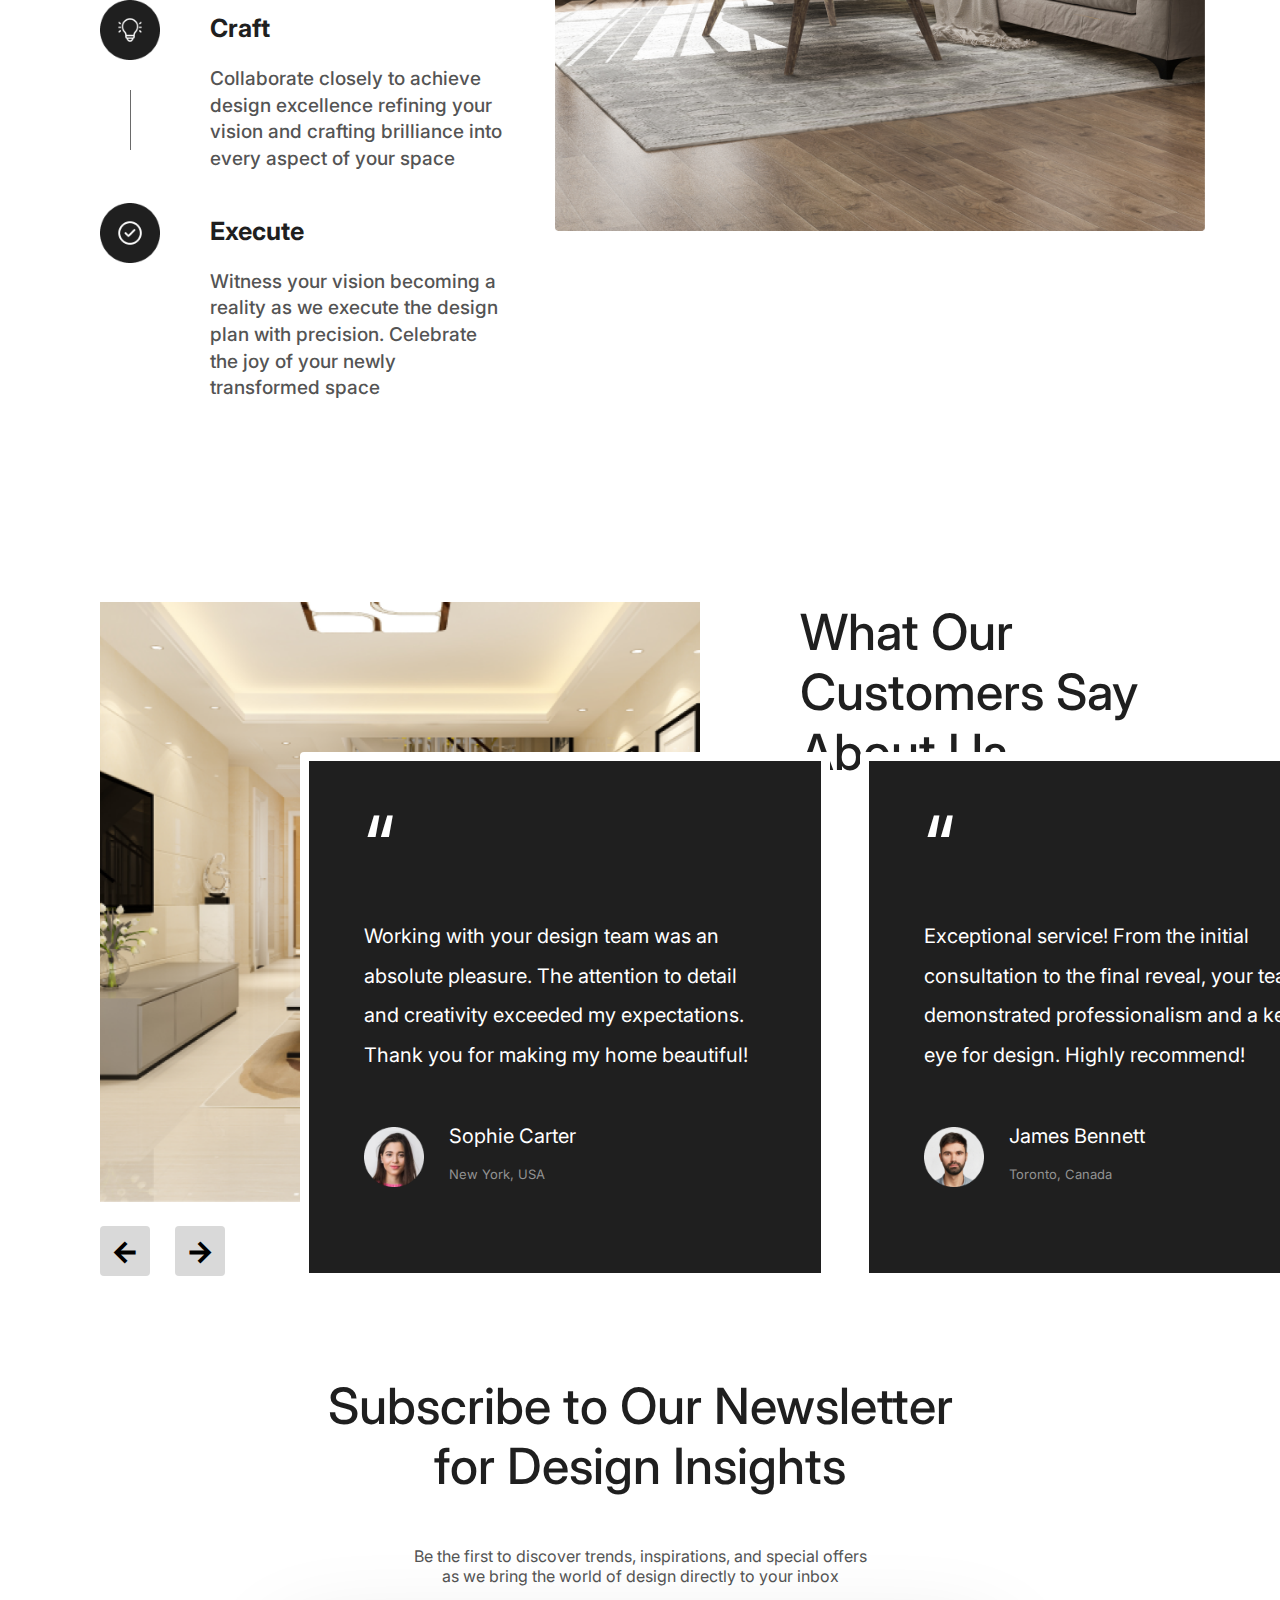
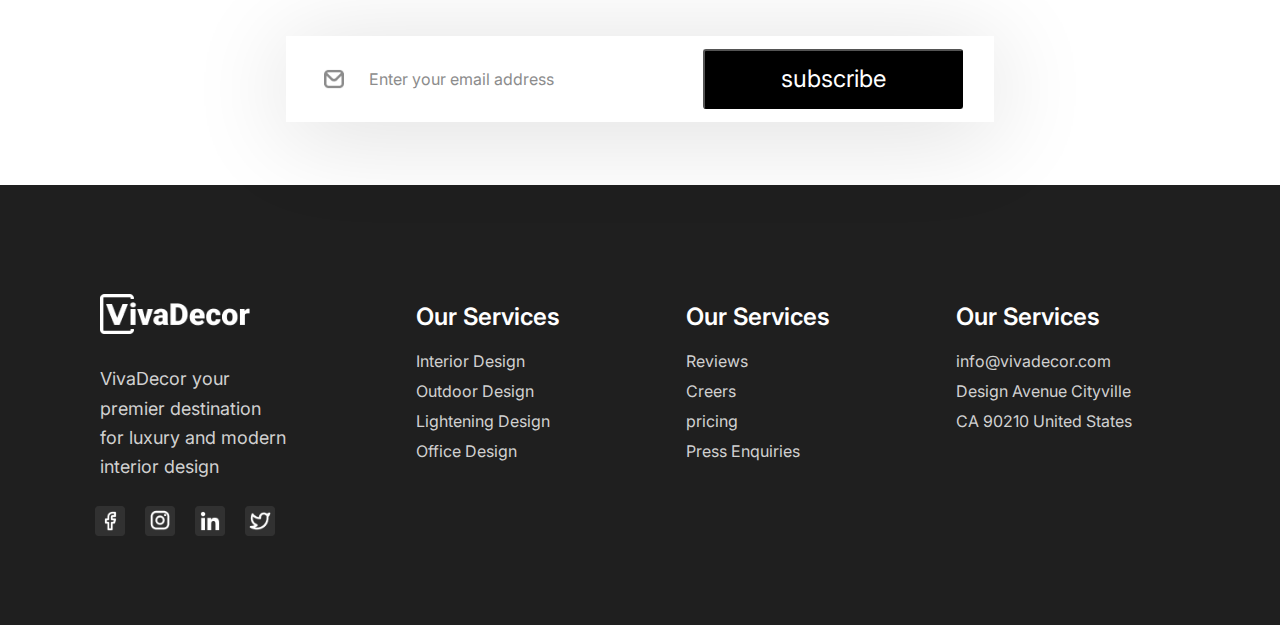
==== commit a738b4e6: "first commit" ====
--- a/index.html
+++ b/index.html
@@ -4,12 +4,11 @@
 <head>
     <meta charset="UTF-8">
     <meta name="viewport" content="width=device-width, initial-scale=1.0">
-    <title>Document</title>
+    <title>Interior Design</title>
     <link rel="stylesheet" href="style.css">
 </head>
 
 <body>
-    <section class="hole">
         <section class="navbar">
             <div class="left">
                 <img src="images\Logo.png" alt="vivaDecor logo">
@@ -26,10 +25,21 @@
                 <button class="signup-button">
                     Sign Up
                 </button>
-                <div class="hamburger">
+                <div class="hamburger" id="hamburger" style="">
                     <div class="line"></div>
                     <div class="line"></div>
                     <div class="line"></div>
+                </div>
+                <div style="display: none;" class="hamburger1" id="hamburger1">
+                    <img style=" width: 6%; height: 5%; position: absolute; right: 23px; top: 25px;" src="https://www.pngall.com/wp-content/uploads/8/Wrong-PNG-Image.png" alt="">
+                </div>
+                <div id="toggle" class="toggle" style="display: none; margin: 0; padding: 0;">
+                    <ul>
+                        <li><a href="#Home">Home</a></li>
+                        <li><a href="#Services">Services</a></li>
+                        <li><a href="contact.html">Contact</a></li>
+                        <li><a href="#Support">Support</a></li>
+                    </ul>
                 </div>
             </div>
         </section>
@@ -282,7 +292,6 @@
                 </div>
             </div>
         </section>
-    </section>
     <footer>
         <div class="left">
             <img src="images/Logo 2.png" width="150" height="40" style="margin-bottom: 30px;" alt="">
@@ -317,5 +326,6 @@
             </div>
         </div>
     </footer>
+    <script src="script.js"></script>
 </body>
 </html>--- a/style.css
+++ b/style.css
@@ -6,16 +6,49 @@
     font-family: "Inter", serif;
     font-optical-sizing: auto;
 }
-html{
-    margin: 0 !important;
+.toggle{
+    width: 100%;
+    position: absolute;
+    top: 70px;
+    right: -390px;
+    background-color: #1F1F1F;
+    color: #d9d9d9;
+    display: flex;
+    justify-content: center;
+}
+.toggle ul{
+    display: flex;
+    flex-direction: column;
+    align-items: center;
+    padding: 40px;
+}
+.toggle li{
+    margin-bottom: 30px;
+}
+.toggle li a{
+    color: #d9d9d9;
+    text-decoration: none;
 }
 .navbar{
-    width: 100%;
+    width: 91%;
     display: flex;
     justify-content: space-between;
-    padding: 20px 0;
-    margin:15px 0;
+    padding: 40px 0;
+    margin: auto;
+    margin-block: 15px;
     align-items: center;
+}
+.navbar .left{
+    margin: 0;
+}
+.navbar .left img{
+    margin: 0;
+}
+.navbar .middle{
+    margin: 0;
+}
+.navbar .right{
+    margin: 0;
 }
 ul{
     display: flex;
@@ -38,7 +71,7 @@
     border-radius: 3px;
     padding: 13px 35px;
     font-weight: bold;
-    margin-right: 10px;
+    margin-right: 18px;
 }
 .hero-section{
     width: 100%;
@@ -51,7 +84,7 @@
     text-align: left;
 }
 .hero-section .left h1{
-    font-size: 120px;
+    font-size: 110px;
     font-weight: 500;
     margin-bottom: 40px;
 }
@@ -105,7 +138,7 @@
 }
 .project .right .down-arrow{
     position: absolute;
-    right: -78px;
+    right: -69px;
     bottom: -89px;
     border-radius: 2px; 
     background: #1F1F1F;
@@ -359,7 +392,7 @@
     width: 60%;
     margin: auto;
     align-items: center;
-    margin-top: 170px;
+    margin-top: 100px;
     text-align: center;
     background-color: white;
 }
@@ -404,7 +437,7 @@
     left: 0;
     z-index: -1;
     margin: 0;
-    bottom: -4175px;
+    bottom: -4525px;
 }
 footer p{
     color: #D1D1D1;
@@ -442,19 +475,398 @@
 footer .right .serv p{
     margin-bottom: 10px;
 }
-
+@media (max-width:850px){
+    *,body,html{
+        margin: 0;
+        padding: 0;
+        box-sizing: border-box;
+    }
+    body,html{
+        width: 100%;
+    }
+    .hole{
+        width: 100%;
+    }
+    .navbar{
+        margin: 0;
+        padding-inline: 40px;
+        width: 100%;
+    }
+    .navbar .middle li{
+        margin-inline: 8px;
+    }
+    .navbar .middle li a{
+        font-size: 15px;
+    }
+    .navbar img{
+        width: 123px;
+        height: 28px;
+    }
+    .hero-section{
+        width: 100%;
+        margin-top: 30px;
+        padding-inline: 50px;
+    }
+    .hero-section .left h1{
+        font-size: 65px;
+        margin-bottom: 10px;
+    }
+    .hero-section .left div{
+        width: 350px !important;
+        line-height: 18.12px !important;
+        font-size: 10px !important;
+        margin-bottom: 30px;
+    }
+    .hero-section .left {
+        width: 64%;
+        margin-right: 0;
+        margin-top: 0;
+    }
+    .hero-section .right{
+        width: 35%;
+        display: flex;
+        justify-content: right;
+    }
+    .hero-section .right img{
+        width: 100% !important;
+        height: 100% !important;
+    }
+    .signup-button {
+        padding: 10px 30px;
+    }
+    .project{
+        width: 100%;
+        padding-inline: 50px;
+    }
+    .project .left{
+        width: 47%;
+        margin: 0;
+    }
+    .project .left button{
+        width: 250px !important;
+        height: 60px !important;
+    }
+    .project .left .count{
+        margin-top: 25px;
+        flex-direction: column;
+        width: 80%;
+    }
+    .project .left .count1{
+        text-align: center;
+        margin-bottom: 10px;
+    }
+    .project .left .count1 span{
+        font-size: 1.5rem;
+        margin-bottom: 0px;
+    }
+    .project .left .count1 p{
+        font-size: 16px;
+    }
+    .project .right{
+        width: 52%;
+    }
+    .project .right img{
+        top: 17px;
+        left: 17px;
+        width: 90%;
+        height: 85%;
+    }
+    .project .rectangle {
+        width: 105px;
+        height: 105px;
+    }
+    .project .right .down-arrow {
+        right: -5px;
+        bottom: 22px;
+        width: 50px;
+        height: 50px;
+        font-size: 2rem;
+    }
+    .services{
+        margin-top: 70px;
+        width: 100%;
+        padding-inline: 50px;
+    }
+    .services .heading span{
+        font-size: 43px !important;
+    }
+    .services .service-box{
+        margin:47px 0;
+    }
+    .service .right h2 {
+        color: #1f1f1f;
+        font-size: 20px;
+        margin-bottom: 10px;
+    }
+    .service .right p {
+        font-size: 10px;
+    }
+    .service .right {
+        margin: 0;
+        padding: 2px 20px;
+    }
+
+
+    .dream{
+        width: 100%;
+        margin-top: 65px;
+        justify-content: space-between;
+        padding-inline: 50px;
+    }
+    .dream .left{
+        width: 46%;
+        display: flex;
+        justify-content: left;
+    }
+    .dream .left img{
+        width: 100%;
+        height: 100%;
+    }
+    .dream .right{
+        width: 49%;
+    }
+    .dream .right .heading{
+        font-size: 43px;
+        margin-bottom: 15px;
+    }
+    .dream .right p{
+        font-size: 12px;
+        line-height: 20.65px;
+        margin-bottom: 20px;
+        margin-right: 0;
+    }
+    .dream .right .option {
+        display: flex;
+        justify-content: space-between;
+        font-size: 15px;
+        font-weight: 600;
+        margin: 0;
+        padding-bottom: 16px;
+        margin-bottom: 10px;
+    }
+    .dream .right .option p{
+        font-size: 15px;
+    }
+    .dream .right button{
+        margin-top: 8px;
+        height: 50px !important;
+        font-size: 20px !important;
+    }
+    .design{
+        width: 100%;
+        margin-top: 70px;
+        justify-content: space-between;
+        padding-inline: 50px;
+    }
+    .design .left{
+        width: 50%;
+    }
+    .design .left .heading{
+        margin-bottom: 0px;
+        font-size: 42px;
+    }
+    .design .right{
+        width: 49%;
+        display: flex;
+        justify-content: right;
+    }
+    .design .right img{
+        width: 100%;
+        height: 100%;
+    }
+    .design .left .steps{
+        margin-top: 20px;
+    }
+    .design .left .steps .step{
+        margin-bottom: 13px;
+    }
+    .design .left .steps .step .left{
+        width: 25%;
+    }
+    .design .left .steps .step .left img{
+        margin-bottom: 15px;
+    }
+    .design .left .steps .step .left .line{
+        height: 50px;
+
+    }
+    .design .left .steps .step .right{
+        width: 73%;
+    }
+    .design .left .steps .step .right p{
+        font-size: 12px;
+        line-height: 17.65px;
+    }
+    .design .left .steps .step h5{
+       margin-bottom: 10px;
+    }
+
+
+    .feedback{
+        width: 100%;
+        margin-top: 85px;
+        justify-content: space-between;
+    }
+    .feedback .left{
+        width: 49%;
+    }
+    .feedback .left .arrows{
+        margin-top: 10px;
+    }
+    .feedback .left .ar{
+        width: 35px;
+        height: 35px;
+        font-size: 20px;
+        margin-right: 10px;
+    }
+    #back{
+        width: 100%;
+        height: 362px;
+    }
+    .feedback .right{
+        width: 50%;
+        text-align: center;
+    }
+    .feedback .right .heading{
+        font-size: 40px;
+    }
+    .feedback-box1 {
+        color: #ffff;
+        padding: 30px;
+        padding-top: 50px;
+        border: 9px solid white;
+        width: 300px;
+        height:300px;
+        justify-content: space-evenly;
+        top: 119px;
+        left: -262px;
+    }
+    .feedback-box2 {
+        color: #ffff;
+        padding: 30px;
+        padding-top: 50px;
+        border: 9px solid white;
+        width: 300px;
+        height: 300px;
+        justify-content: space-evenly;
+        top: 119px;
+        left: 62px;
+    }
+    .feedback-box1 p, .feedback-box2 p{
+        font-weight: 400; 
+        line-height: 19.65px;
+        font-size: 10px;
+    }
+    .feedback-box1 .quote,.feedback-box2 .quote{
+        margin-top: -30px;
+        font-weight: 400;
+        font-size: 60px !important;
+    }
+    .feedback-box1 .profile, .feedback-box2 .profile{
+        display: flex;
+        margin-left: 0;
+        align-items: center;
+    }
+    .profile .left{
+        margin: 0;
+        width: 35%;
+    }
+    .profile .left img{
+        width: 45px;
+        height: 45px;
+    }
+    .profile .right{
+        margin: 0;
+        text-align: left;
+    }
+    .profile .right .name{
+        font-size: 15px !important;
+    }
+    .profile .right p{
+        font-size: 10px !important;
+    }
+
+
+    .subscribe{
+        margin-top: 90px;
+        width: 70%;
+    }
+    .subscribe .heading{
+        font-size: 43px;
+        margin-bottom: 0;
+    }
+    .subscribe p{
+        margin-top: 0px;
+        padding: 40px 60px;
+    }
+    .subscribe .input-box button{
+        width: 180px !important ;
+        height: 60px !important;
+        font-size: 20px;
+    }
+    .subscribe .input-box .left img{
+        margin-right: 20px;
+        margin-left: 20px;
+    }
+    .subscribe .input-box{
+        padding: 10px;
+    }
+    footer{
+        position: relative;
+        width: 100%;
+        top: -32px;
+    }
+    footer .left{
+        width: 30%;
+    }
+    footer .left p{
+        font-size: 13px !important;
+        line-height: 20px !important;
+    }
+    footer .right p{
+        font-size: 12px !important;
+    }
+    footer .left img{
+        width: 120px;
+        height: 35px;
+        margin-bottom: 15px !important;
+    }
+    footer .left .icons{
+        margin-left: 0;
+    }
+    footer .left .icons img{
+        width: 26px;
+        height: 26px;
+        margin-right: 13px;
+        margin-left: 0;
+    }
+    footer .right{
+        width: 100%;
+        justify-content: space-between;
+        margin-left: 20px;
+    }
+    footer .right .serv{
+        margin: 28px 10px;
+    }
+    footer .right .serv .head{
+        font-size: 18px;
+    }
+}
 @media (max-width: 480px){
     *,body,html{
         margin: 0;
         padding: 0;
+        box-sizing: border-box;
+    }
+    body,html{
+        width: 100%;
     }
     .navbar{
         justify-content: space-between;
-        margin: 0 30px;
         box-sizing: border-box;
-        padding: 20px;
-        padding-left: 0;
-        margin-right: 0;
+        padding: 25px;
+        margin: 0;
+        width: 100%;
     }
     .navbar img{
         width: 110px;
@@ -475,55 +887,68 @@
     .hamburger{
         display: flex;
         flex-direction: column;
+        align-items: flex-end;
     }
     .hamburger .line{
         width: 30px;
         height: 1px;
         border-bottom: 3px solid black;
+        margin: 0;
         margin-bottom: 5px;
     }
     .hero-section{
         flex-direction: column;
         text-align: center;
         align-items: center;
-        margin: 20px;
-        padding-top: 0;
-        margin-top: 0;
-        margin-bottom: 40px;
-        margin-right: 0;
-        margin-left: 15px;
+        width: 100%;
+        margin: 0;
+        padding-block: 15px;
     }
     .hero-section .left{
         text-align: center;
+        width: 100%;
+        margin: 0 !important;
     }
     .hero-section .left h1{
-        font-size: 80px;
-        margin: 0;
+        font-size: 60px;
+        margin: 0;
+        padding: 0;
+        margin-bottom: 20px;
+        line-height: 65px;
+    }
+    .hero-section .right{
+        width: 100%;
+        margin-top: 20px;
     }
     .hero-section .right img{
         width: 100% !important;
-        height: 300px !important;
+        height: 250px !important;
         margin: 0 !important;
     }
     .hero-section .left div{
         width: 100% !important;
-        font-size: 16px !important;
-        line-height: 28px !important;
-        padding: 20px !important;
+        font-size: 13px !important;
+        line-height: 22px !important;
+        padding: 0px !important;
+        margin-bottom: 0 !important;
     }
     .project{
         flex-direction: column;
+        width: 100%;
+        margin-top: 15px;
+        padding-inline: 30px;
     }
     .project .left{
         width: 100%;
         display: flex;
         flex-direction: column;
         align-items: center;
-        margin-left: 14px;
-    }
-    .project .count{
-        margin-top: 20px;
-        padding: 25px;
+    }
+    .project .left .count{
+        flex-direction: row;
+        margin-top: 30px;
+        width: 100%;
+        justify-content: space-evenly;
     }
     .project .count .count1{
         justify-content: center;
@@ -537,7 +962,8 @@
         text-align: center;
     }
     .project .right{
-        margin-left: 30px;
+        width: 90%;
+        margin: auto;
         margin-top: 20px;
     }
     .project .right .rectangle {
@@ -549,12 +975,12 @@
     .project .right img {
     top: 15px;
     left: 15px;
-        width: 300px !important;
-        height: 200px !important;
+        width: 90% !important;
+        height: 180px !important;
     }
     .project .right .down-arrow{
-        right: -155px;
-        bottom: -215px;
+        right: -15px;
+        bottom: -195px;
         width: 50px;
         height: 50px;
         color: #ffff;
@@ -563,71 +989,75 @@
 
 
     .services{
-        margin-top: 270px;
-        padding-left: 50px;
+        margin-top: 240px;
+        padding-inline: 45px;
     }
     .services .heading span{
-        font-size: 45px !important;
+        font-size: 36px !important;
         margin-right: 0;
     }
     .services .line{
         width: 60px;
         height: 2px;
     }
-    .service-box{
-        margin: 55px 0;
+    .services .service-box{
+        margin: 40px 0;
         justify-content: space-between;
         flex-direction: column;
+        width: 100%;
     }
     .services .service{
-        margin-bottom: 30px;
+        margin-bottom: 20px;
     }
     .service .right{
-        margin-left: 23px;
+        margin-left: 30px;
+        width: 100%;
+        padding: 0;
     }
     .service .right h2{
-        margin-bottom: 15px;
+        margin-bottom: 8px;
     }
 
 
     .dream{
         margin-top: 20px;
         flex-wrap: wrap-reverse;
-        margin-left: 20px;
         text-align: center;
         width: 100%;
+        padding-inline: 45px;
     }
     .dream .right{
+        width: 100%;
+        padding: 0;
     }
     .dream .right .heading{
-        font-size: 45px;
+        font-size: 40px;
         font-weight: 500;
         color: #1F1F1F;
         margin-bottom: 10px;
     }
     .dream .right p{
         color: #545454; 
-        font-size: 15px; 
+        font-size: 14px; 
         font-weight: 500; 
-        line-height: 29.65px;
+        line-height: 20.65px;
         margin-bottom: 50px;
         margin-right: 0;
     }
     .dream .right .option{
         display: flex;
         justify-content: space-between;
-        font-size: 24px;
+        font-size: 15px;
         font-weight: 600;
         margin: 0;
-        padding-bottom: 20px;
-        margin-bottom: 30px;
+        padding-bottom: 10px;
+        margin-bottom: 20px;
         border-bottom: 1px solid #6a6a6a;
     }
     .dream .right .option p{
         color: #1F1F1F;
-        margin-bottom: 0;
-        margin-left: 0;
-        padding-left: 0;
+        margin: 0;
+        font-size: 13px;
     }
     .dream .right button{
         margin: auto;
@@ -637,7 +1067,7 @@
     }
     .dream .left img{
         width: 100%;
-        height: 370px;
+        height: 280px;
         margin-top: 40px;
     }
 
@@ -645,28 +1075,35 @@
 
 
     .design{
-        margin-top: 60px;
+        margin-top: 50px;
         text-align: center;
-        margin-left: 14px;
         flex-direction: column;
+        width: 100%;
+    }
+    .design .left{
+        width: 100%;
+    }
+    .design .right{
+        width: 100%;
+        margin-top: 20px;
     }
     .design .left .heading{
-        font-size: 45px;
-        margin-bottom: 10px;
+        font-size: 40px;
+        margin-bottom: 30px;
     }
     .design .left .steps{
         display: flex;
         flex-direction: column;
         justify-content: space-between;
-        margin: 33px 30px;
+        margin: 0;
     }
     .design .right img{
         width: 100%;
-        height: 380px;
-    }
-    .steps .step{
+        height: 280px;
+    }
+    .design .left .steps .step{
         text-align: left;
-        margin-bottom: 10px;
+        margin-bottom: 8px;
     }
     .steps .step .right{
         margin-left: 28px;
@@ -699,18 +1136,17 @@
         flex-direction: column;
         width: 94%;
         margin: auto;
-        margin-left: 22px;
         align-items: center;
-        margin-top: 90px;
+        margin-top: 60px;
         text-align: center;
         background-color: white;
     }
     .subscribe .heading{
-        font-size: 45px;
+        font-size: 40px;
         margin-bottom: 0;
     }
     .subscribe p{
-        font-size: 16px;
+        font-size: 14px;
         color: #545454;
         font-weight: 400;
         padding: 30px 30px;
@@ -722,7 +1158,7 @@
         align-items: center;
         background-color: white;
         box-shadow: 0px 10px 100px rgba(0, 0, 0, 0.14);
-        padding: 18px;
+        padding: 8px;
     }
     .subscribe .input-box .left{
         display: flex;
@@ -738,7 +1174,8 @@
     }
     .subscribe .input-box .left img{
         padding: 0;
-        margin: 0;
+        margin-left: 6px;
+        margin-right: 9px;
     }
 
     .subscribe .input-box button{
@@ -751,7 +1188,6 @@
 
     .feedback{
         margin: 0;
-        margin-left: 15px;
         margin-top: 80px;
         position: relative;
         display:flex;
@@ -761,7 +1197,7 @@
     }
     #back{
         width: 100%;
-        height: 950px;
+        height: 100%;
         position: absolute;
         top: 0;
         left: 0;
@@ -772,8 +1208,8 @@
         width: 100%;
     }
     .feedback .right .heading{
-        font-size: 45px;
-        margin-bottom: 20px;
+        font-size: 40px;
+        margin-bottom: 10px;
         margin-top: 30px;
         text-align: center;
     }
@@ -860,19 +1296,22 @@
 
     footer{
         position: relative;
-        margin: 0;
-        width: 107%;
-        top: 10px;
+        margin: auto;
+        width: 100%;
+        top: -30px;
         flex-direction: column;
-        padding-top: 60px;
+        padding-top: 80px;
+        z-index: -1;
     }
     footer .left{
         display: flex;
         flex-direction: column;
-        width: 20%;
         margin-top: 0px;
         width: 100%;
         margin-bottom: 30px;
+    }
+    footer .left img{
+        width: 130px;
     }
     footer .left .icons{
         display: flex;
@@ -880,7 +1319,8 @@
         margin-left: 0;
     }
     footer .left .icons img{
-        margin: 0 10px;
+        margin-left: 0;
+        margin-right: 20px;
     }
     footer .right{
         width: 100%;
@@ -890,8 +1330,8 @@
     footer .right .serv{
         display: flex;
         flex-direction: column;
-        margin: 28px 30px;
-        margin-left: 0;
+        margin: 0;
+        margin-bottom: 30px;
     }
     footer .right .serv .head{
         color: white; 
@@ -902,4 +1342,4 @@
     footer .right .serv p{
         margin-bottom: 10px;
     }
-}+}
